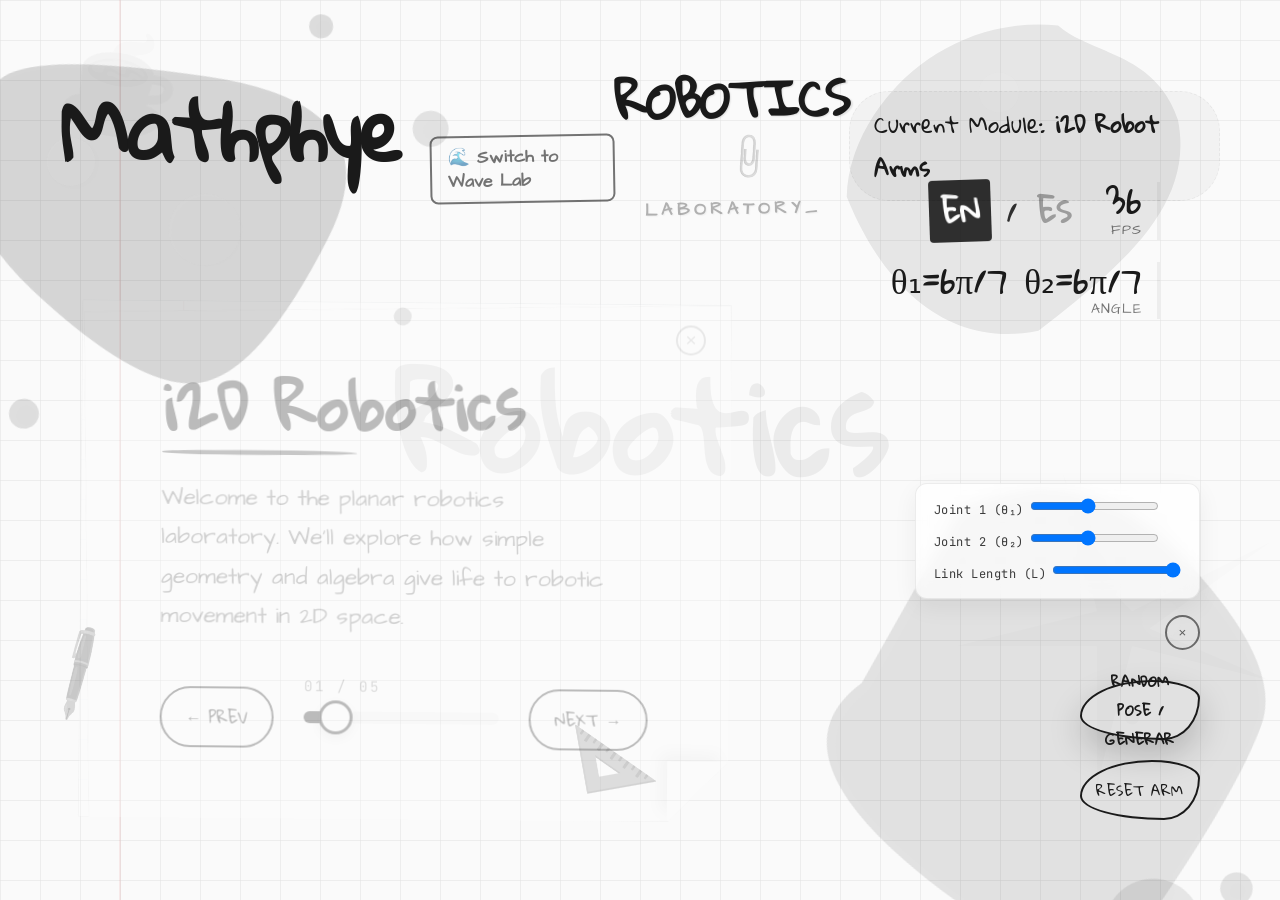
==== robotics.html @ 27df68de "efw" ====
<!DOCTYPE html>
<html lang="en">

<head>
    <meta charset="UTF-8">
    <meta name="viewport" content="width=device-width, initial-scale=1.0">
    <title>Robotics Lab | i2D Robot Arms</title>
    <link rel="stylesheet" href="style.css">
    <link rel="preconnect" href="https://fonts.googleapis.com">
    <link rel="preconnect" href="https://fonts.gstatic.com" crossorigin>
    <link
        href="https://fonts.googleapis.com/css2?family=Architects+Daughter&family=Gloria+Hallelujah&family=JetBrains+Mono:wght@400;700&display=swap"
        rel="stylesheet">
</head>

<body class="fullscreen-app notebook-theme">
    <!-- SVG Notebook Background -->
    <div class="notebook-background">
        <svg width="100%" height="100%">
            <defs>
                <pattern id="dot-grid" width="40" height="40" patternUnits="userSpaceOnUse">
                    <path d="M 40 0 L 0 0 0 40" fill="none" stroke="#e0e0e0" stroke-width="1" />
                </pattern>
            </defs>
            <rect width="100%" height="100%" fill="#fafafa" />
            <rect width="100%" height="100%" fill="url(#dot-grid)" />
            <line x1="120" y1="0" x2="120" y2="100%" stroke="rgba(209, 77, 77, 0.1)" stroke-width="2" />
        </svg>
    </div>
    <!-- Fullscreen Interactive Layer -->
    <canvas id="main-canvas"></canvas>

    <!-- UI Overlay (HUD) -->
    <div id="hud-layer">
        <header class="hud-header">
            <div class="brand-group">
                <div class="brand">Mathphye</div>
                <a href="index.html" class="theme-toggle-btn" style="text-decoration: none; display: inline-block;">🌊 Switch to Wave Lab</a>
            </div>


            <div class="main-title-container">
                <h1 id="app-main-title">ROBOTICS <span class="ink-sub">LABORATORY</span></h1>
            </div>

            <div class="topic-indicator">Current Module: <span id="module-name">i2D Robot Arms</span></div>
        </header>

        <!-- Slide Content -->
        <div id="slide-container" class="glass-ui">
            <button class="card-toggle" title="Minimize">×</button>
            <h2 id="slide-title">Kinematics</h2>
            <p id="slide-text">Exploring the geometry of movement. How joint angles translate to end-effector positions in 2D space.</p>

            <div class="slide-navigation">
                <button id="btn-prev" class="nav-btn">← Prev</button>
                <div class="progress-container">
                    <div id="progress-fill"></div>
                    <span id="slide-count" class="count-overlay">01 / 05</span>
                </div>
                <button id="btn-next" class="nav-btn">Next →</button>
            </div>
        </div>

        <!-- Premium Paywall Overlay -->
        <div id="paywall-overlay" style="display: none;">
            <div class="lock-icon">🔒</div>
            <h2 id="paywall-title">ADVANCED MODULE LOCKED / MÓDULO AVANZADO BLOQUEADO</h2>
            <p id="paywall-text">You've reached the limits of the free observation. Unlock the Full Digital Laboratory to access advanced inverse kinematics, path planning, and trajectory optimization.</p>
            <button id="btn-buy" class="main-action pulse">GET FULL ACCESS / ACCESO COMPLETO — $10</button>
            <p class="paywall-footer">Handmade by Mathphye Lab © 2026</p>
        </div>

        <!-- Live Controls -->
        <div id="controls-panel">
            <div id="robotics-params" class="robotics-param-stack">
                <div class="control-group">
                    <label for="param-freq" id="label-param-j1">Joint 1 (θ₁)</label>
                    <input type="range" id="param-freq" min="0" max="100" value="50">
                </div>
                <div class="control-group">
                    <label for="param-amp" id="label-param-j2">Joint 2 (θ₂)</label>
                    <input type="range" id="param-amp" min="0" max="100" value="70">
                </div>
                <div class="control-group" id="group-link-single">
                    <label for="param-damping" id="label-param-l">Link Length (L)</label>
                    <input type="range" id="param-damping" min="10" max="100" value="50">
                </div>
                <div class="control-group fk-only" id="group-link-l1" style="display: none;">
                    <label for="param-l1" id="label-param-l1">Link L₁</label>
                    <input type="range" id="param-l1" min="10" max="100" value="50">
                </div>
                <div class="control-group fk-only" id="group-link-l2" style="display: none;">
                    <label for="param-l2" id="label-param-l2">Link L₂</label>
                    <input type="range" id="param-l2" min="10" max="100" value="40">
                </div>
            </div>

            <div class="panel-footer experiment-hub">
                <button class="control-toggle" title="Minimize">×</button>
                <button id="btn-random" class="action-btn main-action pulse">RANDOM POSE / GENERAR</button>
                <button id="btn-reset" class="action-btn">Reset</button>
            </div>
        </div>

        <aside class="side-info">
            <div class="stats-row">
                <div class="lang-toggle">
                    <button id="btn-en" class="active">EN</button> /
                    <button id="btn-es">ES</button>
                </div>
                <div class="stat-box">
                    <span class="val" id="fps-val">60</span>
                    <span class="lab">FPS</span>
                </div>
            </div>
            <div class="stat-box">
                <span class="val" id="phase-val">0.00°</span>
                <span class="lab">ANGLE</span>
            </div>
        </aside>

        <!-- Dynamic Decorations -->
        <div class="decorations">
            <div class="ink-spill top-left splash">
                <svg viewBox="0 0 200 200">
                    <path d="M40,50 Q10,80 40,120 T90,160 T140,120 T110,60 T40,50 Z" fill="rgba(0, 0, 0, 0.18)" />
                    <circle cx="60" cy="80" r="8" fill="rgba(255,255,255,0.05)" />
                    <circle cx="100" cy="110" r="12" fill="rgba(255,255,255,0.03)" />
                    <circle cx="150" cy="50" r="4" fill="rgba(0,0,0,0.15)" />
                    <circle cx="180" cy="90" r="6" fill="rgba(0,0,0,0.12)" />
                    <circle cx="160" cy="150" r="3" fill="rgba(0,0,0,0.1)" />
                    <circle cx="30" cy="160" r="5" fill="rgba(0,0,0,0.14)" />
                </svg>
            </div>
            <div class="ink-spill bottom-right splash-bubbles">
                <svg viewBox="0 0 200 200">
                    <path d="M50,50 Q80,20 120,40 T160,80 T150,140 T80,160 T40,110 Z" fill="rgba(0, 0, 0, 0.12)" />
                    <circle cx="150" cy="150" r="15" fill="rgba(0,0,0,0.1)" />
                    <circle cx="130" cy="170" r="8" fill="rgba(0,0,0,0.08)" />
                    <circle cx="170" cy="130" r="5" fill="rgba(0,0,0,0.12)" />
                    <circle cx="120" cy="60" r="6" fill="rgba(255,255,255,0.04)" />
                </svg>
            </div>
            <div class="ink-splat splat-1 bubble-style">
                <svg viewBox="0 0 100 100">
                    <path d="M50,10 C60,15 75,10 85,25 C95,45 80,65 65,85 C45,95 25,85 10,65 C5,45 20,15 50,10 Z"
                        fill="rgba(0,0,0,0.1)" />
                    <circle cx="40" cy="30" r="5" fill="rgba(255,255,255,0.08)" />
                </svg>
            </div>
            <div class="ink-splat splat-3">
                <svg viewBox="0 0 200 200">
                    <path
                        d="M100,100 L120,40 L110,100 L160,80 L110,110 L140,160 L100,120 L60,160 L90,110 L40,80 L90,100 Z"
                        fill="rgba(0,0,0,0.08)" />
                    <circle cx="130" cy="130" r="3" fill="rgba(0,0,0,0.1)" />
                    <circle cx="70" cy="70" r="4" fill="rgba(0,0,0,0.1)" />
                </svg>
            </div>
            <div class="ink-splat splat-2">
                <svg viewBox="0 0 100 100">
                    <path d="M30,20 C50,10 80,20 90,40 C100,60 70,90 40,85 C20,80 10,50 30,20 Z"
                        fill="rgba(26,26,26,0.02)" />
                </svg>
            </div>
            <div class="utensil pen">🖋️</div>
            <div class="utensil clip">📎</div>
            <div class="utensil ruler">📐</div>
            <div class="utensil coffee">☕</div>
        </div>
    </div>

    <button id="restore-slides" class="restore-ui-btn">📖 Restore Notes</button>
    <button id="restore-controls" class="restore-ui-btn">⚙️ Restore Controls</button>

    <script src="robotics.js"></script>
</body>

</html>
---- style.css ----
:root {
    --paper: #ffffff;
    --ink: #1a1a1a;
    --ink-muted: #666666;
    --accent: #111;
    --border: rgba(0, 0, 0, 0.05);
    --font-heading: 'Gloria Hallelujah', cursive;
    --font-body: 'Architects Daughter', cursive;
    --font-mono: 'JetBrains Mono', monospace;
    --transition: all 0.3s ease;
}

* {
    margin: 0;
    padding: 0;
    box-sizing: border-box;
}

body.notebook-theme {
    height: 100vh;
    width: 100vw;
    overflow: hidden;
    background-color: var(--paper);
    color: var(--ink);
    font-family: var(--font-body);
}

.notebook-background {
    position: fixed;
    top: 0;
    left: 0;
    width: 100%;
    height: 100%;
    z-index: 0;
    pointer-events: none;
}

#main-canvas {
    position: fixed;
    top: 0;
    left: 0;
    width: 100%;
    height: 100%;
    z-index: 1;
}

/* HUD Layer */
#hud-layer {
    position: relative;
    z-index: 10;
    width: 100%;
    height: 100%;
    pointer-events: none;
}

#hud-layer * {
    pointer-events: auto;
}

.hud-header {
    padding: 50px 60px;
    /* More padding */
    display: flex;
    justify-content: space-between;
    align-items: center;
    font-family: var(--font-heading);
    position: relative;
    z-index: 100;
    /* Mathphye on top of EVERYTHING */
}

.brand-group {
    display: flex;
    align-items: baseline;
    gap: 30px;
    position: relative;
}

.brand {
    font-size: 5rem;
    font-weight: 900;
    position: relative;
    letter-spacing: -3px;
    line-height: 1;
}

.theme-toggle-btn {
    background: none;
    border: 2px solid var(--ink);
    border-radius: 8px;
    padding: 8px 16px;
    font-family: var(--font-body);
    font-weight: bold;
    color: var(--ink);
    cursor: pointer;
    transition: var(--transition);
    transform: rotate(-1deg);
    font-size: 1.1rem;
    opacity: 0.6;
}

.theme-toggle-btn:hover {
    opacity: 1;
    transform: scale(1.05) rotate(1deg);
    background: var(--ink);
    color: var(--paper);
}



.lang-toggle {
    display: flex;
    font-size: 1.8rem;
    font-family: var(--font-heading);
    gap: 15px;
    opacity: 0.9;
    align-items: center;
    color: var(--ink);
}

.lang-toggle button {
    background: none;
    border: none;
    cursor: pointer;
    font-size: 1.8rem;
    font-family: inherit;
    color: inherit;
    opacity: 0.4;
    transition: 0.2s;
    padding: 0 5px;
    font-weight: 900;
}

.lang-toggle button:hover {
    opacity: 0.7;
    transform: scale(1.1);
}

.lang-toggle button.active {
    opacity: 1;
    color: #fff;
    background: var(--ink);
    padding: 2px 12px;
    border-radius: 4px;
    transform: rotate(-2deg);
}

.topic-indicator {
    font-size: 1.4rem;
    /* Larger module name */
    background: rgba(0, 0, 0, 0.03);
    padding: 10px 24px;
    border-radius: 40px;
    border: 1px dashed var(--border);
}

#module-name {
    font-weight: 700;
    color: var(--ink);
}

/* Main Title - Ink Style */
.main-title-container {
    flex: 1;
    text-align: center;
}

#app-main-title {
    font-family: var(--font-heading);
    font-size: 3rem;
    color: var(--ink);
    letter-spacing: -2px;
    transform: rotate(-1deg);
    text-shadow: 1px 1px 1.5px rgba(0, 0, 0, 0.1);
}

#app-main-title .ink-sub {
    font-family: var(--font-body);
    font-size: 1.1rem;
    color: var(--ink-muted);
    letter-spacing: 4px;
    opacity: 0.5;
    text-transform: uppercase;
}

/* Floating Notes as Physical Pages */
.glass-ui {
    background: #ffffff;
    /* Ruled notebook line background: Horizontal lines + Vertical Margin */
    background-image:
        linear-gradient(to right, rgba(230, 80, 80, 0.15) 1px, transparent 1px),
        repeating-linear-gradient(rgba(255, 255, 255, 0) 0px, rgba(255, 255, 255, 0) 39px, rgba(100, 200, 255, 0.15) 40px);
    background-size: 80px 100%, 100% 40px;
    background-position: 100px 0, 0 0;
    background-repeat: no-repeat, repeat;

    border: 1px solid rgba(0, 0, 0, 0.1);
    /* Stack of pages effect - Deepened and layered */
    box-shadow:
        1px 1px 1px rgba(0, 0, 0, 0.05),
        2px 2px 2px rgba(0, 0, 0, 0.02),
        15px 15px 40px rgba(0, 0, 0, 0.06);
    padding: 70px 60px 70px 140px;
    /* Adjusted padding for the margin line */
    border-radius: 2px;
    transform: rotate(0.5deg);
    transition: var(--transition);
    position: relative;
    /* Corner Cut for fold realism */
    clip-path: polygon(0% 0%, 100% 0%, 100% calc(100% - 60px), calc(100% - 60px) 100%, 0% 100%);
}

/* Background Sheet stack effect */
.glass-ui::before {
    content: '';
    position: absolute;
    top: 5px;
    left: 5px;
    right: -5px;
    bottom: -5px;
    background: #fff;
    border: 1px solid rgba(0, 0, 0, 0.08);
    z-index: -1;
    transform: rotate(-1deg);
    box-shadow: 2px 2px 5px rgba(0, 0, 0, 0.03);
    clip-path: polygon(0% 0%, 100% 0%, 100% calc(100% - 60px), calc(100% - 60px) 100%, 0% 100%);
}

.glass-ui::after {
    content: '';
    position: absolute;
    bottom: 0;
    right: 0;
    width: 60px;
    height: 60px;
    /* Realistic corner fold: darker underside, subtle highlight on top */
    background: linear-gradient(135deg, transparent 50%, #f9f9f9 50%, #e0e0e0 70%, #ffffff 100%);
    box-shadow: -8px -8px 15px rgba(0, 0, 0, 0.1);
    z-index: 10;
}

.page-turn {
    animation: flipPage 0.6s cubic-bezier(0.15, 0.85, 0.5, 1);
}

@keyframes flipPage {
    0% {
        transform: rotate(0.5deg) translateX(0);
        opacity: 1;
    }

    30% {
        transform: rotate(-5deg) translateX(-20px) skewY(2deg);
        opacity: 0.8;
    }

    100% {
        transform: rotate(0.5deg) translateX(0);
        opacity: 1;
    }
}

#slide-container {
    position: absolute;
    bottom: 80px;
    left: 80px;
    width: 650px;
    padding: 70px 80px !important;
    transition: var(--transition);
}

/* Premium Paywall Style */
#paywall-overlay {
    position: absolute;
    bottom: 80px;
    left: 80px;
    width: 650px;
    padding: 100px 80px;
    background: #1a1a1a;
    color: #ffffff;
    border-radius: 4px;
    z-index: 2000;
    text-align: center;
    box-shadow: 0 40px 100px rgba(0,0,0,0.5);
    display: none; /* Controlled by JS */
    flex-direction: column;
    align-items: center;
    gap: 30px;
}

#paywall-overlay .lock-icon {
    font-size: 5rem;
    margin-bottom: 20px;
    filter: drop-shadow(0 0 20px rgba(255,255,255,0.3));
}

#paywall-title {
    font-family: var(--font-heading);
    font-size: 2.5rem;
    line-height: 1.2;
    color: #fff;
    margin: 0;
}

#paywall-text {
    font-family: var(--font-body);
    font-size: 1.2rem;
    line-height: 1.6;
    color: rgba(255,255,255,0.7);
    max-width: 80%;
}

#btn-buy {
    background: #fff;
    color: #000;
    width: 100%;
    max-width: 400px;
    border-radius: 50px;
}

.paywall-footer {
    font-size: 0.8rem;
    opacity: 0.4;
    letter-spacing: 2px;
}

#slide-number {
    font-family: var(--font-heading);
    color: var(--accent);
}

#slide-title {
    font-family: var(--font-heading);
    font-size: 3.8rem;
    color: var(--ink);
    margin-bottom: 25px;
    line-height: 1.1;
    transform: rotate(-0.5deg);
    display: block;
    position: relative;
}

#slide-title::after {
    content: '';
    position: absolute;
    bottom: -15px;
    left: 0;
    width: 40%;
    height: 5px;
    background: var(--ink);
    opacity: 0.8;
    border-radius: 20% 80% 30% 70%;
}

#slide-text {
    font-family: var(--font-body);
    font-size: 1.45rem;
    line-height: 1.7;
    color: var(--ink-muted);
    margin-top: 40px;
    max-width: 92%;
}

.slide-navigation {
    display: flex;
    align-items: center;
    gap: 30px;
    margin-top: 50px;
    position: relative;
    z-index: 1000;
}

.nav-btn {
    background: none;
    border: 2px solid var(--ink);
    padding: 12px 24px;
    border-radius: 40px;
    font-family: var(--font-heading);
    font-size: 1rem;
    color: var(--ink);
    cursor: pointer;
    transition: all 0.3s ease;
    text-transform: uppercase;
}

.nav-btn:hover {
    background: var(--ink);
    color: var(--paper);
    transform: scale(1.05);
}

.progress-container {
    flex: 1;
    height: 12px;
    background: rgba(0, 0, 0, 0.05);
    border-radius: 10px;
    position: relative;
    display: flex;
    align-items: center;
    justify-content: center;
    overflow: visible !important;
}

#progress-fill {
    height: 100%;
    background: var(--ink);
    border-radius: 10px;
    transition: width 0.8s cubic-bezier(0.15, 0.85, 0.5, 1);
    position: absolute;
    left: 0;
    top: 0;
}

/* Mechanical slider head */
#progress-fill::after {
    content: '';
    position: absolute;
    right: -10px;
    top: 50%;
    transform: translateY(-50%);
    width: 28px;
    height: 28px;
    background: var(--paper);
    border: 3.5px solid var(--ink);
    border-radius: 50%;
    box-shadow: 0 4px 12px rgba(0, 0, 0, 0.12);
}

.count-overlay {
    position: absolute;
    top: -35px;
    left: 0;
    font-family: var(--font-mono);
    font-size: 0.9rem;
    letter-spacing: 2px;
    opacity: 0.5;
    text-transform: uppercase;
    z-index: 10;
}

/* Floating Control Hub (No Card) */
#controls-panel {
    position: absolute;
    bottom: 80px;
    right: 80px;
    width: auto;
    z-index: 1000;
}

.robotics-param-stack {
    display: flex;
    flex-direction: column;
    gap: 10px;
    margin-bottom: 16px;
    min-width: 220px;
    padding: 14px 18px;
    background: rgba(255, 255, 255, 0.72);
    border: 1px solid rgba(26, 26, 26, 0.08);
    border-radius: 12px;
    box-shadow: 0 8px 24px rgba(0, 0, 0, 0.06);
    backdrop-filter: blur(8px);
}

.robotics-param-stack .control-group label {
    font-family: var(--font-mono);
    font-size: 0.75rem;
    letter-spacing: 0.04em;
    opacity: 0.85;
}

.experiment-hub {
    display: flex;
    flex-direction: column;
    align-items: flex-end;
    /* Right-align blobs */
    gap: 20px;
    padding: 0;
}

/* Base "Ink Drop" Shape Stylings */
.main-action,
.action-btn {
    appearance: none;
    -webkit-appearance: none;
    border: none;
    outline: none;
    cursor: pointer;
    font-family: var(--font-heading);
    letter-spacing: 0.5px;
    transition: all 0.5s cubic-bezier(0.175, 0.885, 0.32, 1.275);
    display: flex;
    align-items: center;
    justify-content: center;
    text-align: center;
}

.main-action {
    background: var(--ink);
    color: var(--paper);
    font-size: 1.2rem;
    font-weight: 800;
    width: 280px;
    height: 100px;
    padding: 0 40px;
    /* Irregular Ink Drop Shape */
    border-radius: 40% 60% 70% 30% / 40% 40% 60% 60%;
    box-shadow: 0 15px 35px rgba(0, 0, 0, 0.2);
}

.action-btn {
    background: transparent;
    border: 2px solid var(--ink);
    color: var(--ink);
    font-size: 0.9rem;
    width: 120px;
    height: 60px;
    border-radius: 60% 40% 30% 70% / 60% 30% 70% 40%;
}

.main-action:hover {
    border-radius: 50% 50% 50% 50% / 50% 50% 50% 50%;
    transform: scale(1.05) rotate(2deg);
    box-shadow: 0 20px 45px rgba(0, 0, 0, 0.3);
}

.action-btn:hover {
    background: var(--ink);
    color: var(--paper);
    border-radius: 50%;
}

/* Liquid Animation for the Main Ink Blob */
@keyframes liquid-drift {
    0% {
        border-radius: 40% 60% 70% 30% / 40% 40% 60% 60%;
    }

    50% {
        border-radius: 50% 50% 30% 70% / 50% 70% 30% 50%;
    }

    100% {
        border-radius: 40% 60% 70% 30% / 40% 40% 60% 60%;
    }
}

.pulse {
    animation: liquid-drift 4s infinite ease-in-out;
}

body.blueprint-mode .main-action {
    background: #ffffff;
    color: #002244;
}

body.blueprint-mode .action-btn {
    border-color: #ffffff;
    color: #ffffff;
}

body.blueprint-mode .action-btn:hover {
    background: #ffffff;
    color: #002244;
}

/* Stats Panel (Side Notes) */
.side-info {
    position: absolute;
    right: 120px;
    top: 180px;
    display: flex;
    flex-direction: column;
    gap: 20px;
    z-index: 20;
    align-items: flex-end;
    /* Align all boxes to the right */
}

.stats-row {
    display: flex;
    align-items: center;
    gap: 30px;
}

.stat-box {
    text-align: right;
    border-right: 3px solid var(--border);
    padding-right: 15px;
}

.stat-box .val {
    font-family: var(--font-heading);
    font-size: 2.2rem;
    display: block;
    line-height: 1;
}

.stat-box .lab {
    font-family: var(--font-body);
    font-size: 0.9rem;
    letter-spacing: 1px;
    opacity: 0.6;
    text-transform: uppercase;
}

@media (max-width: 1000px) {
    #slide-container {
        left: 40px;
        width: calc(100% - 80px);
    }

    #controls-panel {
        right: 40px;
        width: calc(100% - 80px);
    }

    .side-info {
        display: none;
    }
}

/* Decorative Elements (Stains & Utensils) */
.decorations,
.decorations * {
    pointer-events: none !important;
    /* Ensure they NEVER capture clicks */
}

.decorations {
    position: fixed;
    top: 0;
    left: 0;
    width: 100%;
    height: 100%;
    z-index: 1;
    /* Low z-index to stay below UI */
    opacity: 0.8;
    /* Higher overall visibility for stains */
}

.ink-spill {
    position: absolute;
    pointer-events: none;
    z-index: 1;
    filter: drop-shadow(2px 2px 5px rgba(0, 0, 0, 0.05));
}

.top-left {
    top: -100px;
    left: -100px;
    width: 600px;
    transform: rotate(-10deg);
}

.bottom-right {
    bottom: -150px;
    right: -100px;
    width: 650px;
    transform: rotate(20deg);
}

.ink-splat {
    position: absolute;
    transform: rotate(15deg);
}

.splat-1 {
    top: -20px;
    right: 5%;
    width: 400px;
}

.splat-2 {
    bottom: 5%;
    left: 20%;
    width: 300px;
    opacity: 0.1;
}

.splat-3 {
    top: 40%;
    right: -100px;
    width: 500px;
    transform: rotate(45deg);
    opacity: 0.15;
}

.utensil {
    position: absolute;
    font-size: 4rem;
    filter: sepia(100%) saturate(0%) brightness(50%) opacity(0.3);
    /* Pencil sketch look */
}

.pen {
    top: 70%;
    left: 40px;
    transform: rotate(-30deg);
}

.clip {
    top: 15%;
    right: 40%;
    transform: rotate(45deg);
    font-size: 2rem;
}

.ruler {
    bottom: 100px;
    left: 45%;
    transform: rotate(-10deg);
}

.coffee {
    top: 5%;
    left: 80px;
    transform: scale(1.5) rotate(10deg);
    opacity: 0.2;
}

/* --- GHOST MODE & CINEMA MODE (Option 4) --- */

/* Individual Card Ghosting */
.glass-ui,
.hud-header,
.side-info,
.decorations,
.utensil {
    transition: opacity 1.2s cubic-bezier(0.15, 0.85, 0.5, 1),
        filter 1.2s ease,
        transform 0.3s ease,
        box-shadow 0.3s ease;
}

.glass-ui:not(:hover) {
    opacity: 0.28;
    filter: grayscale(0.5) blur(0.2px);
    transition-delay: 1.5s;
    box-shadow: 2px 2px 10px rgba(0, 0, 0, 0.02);
}

.glass-ui:hover {
    opacity: 1;
    filter: grayscale(0) blur(0);
    transition-delay: 0s;
    box-shadow: 15px 15px 50px rgba(0, 0, 0, 0.1);
}

/* Global Idle Fade (Cinema Mode) */
body.user-idle .hud-header,
body.user-idle .side-info,
body.user-idle .decorations,
body.user-idle .utensil {
    opacity: 0.05;
    pointer-events: none;
}

body.user-idle .glass-ui:not(:hover) {
    opacity: 0.08;
    transition-delay: 0s;
}

/* --- UI TOGGLE / MINIMIZE --- */
.card-toggle {
    position: absolute;
    top: 20px;
    right: 25px;
    width: 30px;
    height: 30px;
    background: none;
    border: 2px solid var(--ink);
    border-radius: 50%;
    cursor: pointer;
    font-size: 1.2rem;
    display: flex;
    align-items: center;
    justify-content: center;
    color: var(--ink);
    opacity: 0.3;
    transition: all 0.3s ease;
    z-index: 100;
}

.card-toggle:hover {
    opacity: 1;
    background: var(--ink);
    color: var(--paper);
    transform: rotate(90deg) scale(1.1);
}

#slide-container, #controls-panel {
    transition: transform 1.2s cubic-bezier(0.15, 0.85, 0.5, 1), opacity 1.2s ease, filter 1.2s ease !important;
}

body.minimized #slide-container {
    transform: translate(-90%, 90%) rotate(-15deg) scale(0.2);
    opacity: 0 !important;
    pointer-events: none;
    visibility: hidden;
}

body.minimized-controls #controls-panel {
    transform: translate(90%, 90%) rotate(15deg) scale(0.2);
    opacity: 0 !important;
    pointer-events: none;
    visibility: hidden;
}

/* Restore buttons - Ink Drops */
.restore-ui-btn {
    position: fixed;
    bottom: 30px;
    padding: 15px 35px;
    background: var(--ink);
    color: var(--paper);
    border: none;
    border-radius: 40% 60% 70% 30% / 40% 40% 60% 60%;
    font-family: var(--font-heading);
    cursor: pointer;
    z-index: 2000;
    box-shadow: 0 10px 20px rgba(0,0,0,0.2);
    display: none;
    pointer-events: auto;
}

.restore-ui-btn:hover {
    transform: translateY(-5px) scale(1.05);
    border-radius: 50%;
}

#restore-slides { left: 40px; }
#restore-controls { right: 40px; }

body.minimized #restore-slides { display: block; }
body.minimized-controls #restore-controls { display: block; }

.control-toggle {
    background: none;
    border: 2px solid var(--ink);
    border-radius: 50%;
    width: 35px;
    height: 35px;
    display: flex;
    align-items: center;
    justify-content: center;
    cursor: pointer;
    opacity: 0.6;
    margin-bottom: 10px;
    transition: all 0.3s ease;
}

.control-toggle:hover {
    opacity: 1;
    background: var(--ink);
    color: #fff;
}


/* --- EDITABLE FORMULA --- */
.formula-box {
    margin-top: 30px;
    padding: 20px;
    background: rgba(0, 0, 0, 0.02);
    border: 1px dashed var(--ink-muted);
    border-radius: 8px;
    font-family: var(--font-mono);
    font-size: 1.8rem;
    display: flex;
    align-items: center;
    gap: 10px;
    color: var(--ink);
    transform: rotate(0.5deg);
}

.math-input {
    background: none;
    border: none;
    border-bottom: 2px solid var(--ink);
    color: var(--ink);
    font-family: inherit;
    font-size: inherit;
    width: 80px;
    text-align: center;
    outline: none;
    transition: all 0.3s ease;
}

.math-input:focus {
    border-bottom-color: #d22828;
    background: rgba(210, 40, 40, 0.05);
}

.math-label {
    font-family: var(--font-heading);
    font-weight: bold;
    font-size: 2.22rem;
}
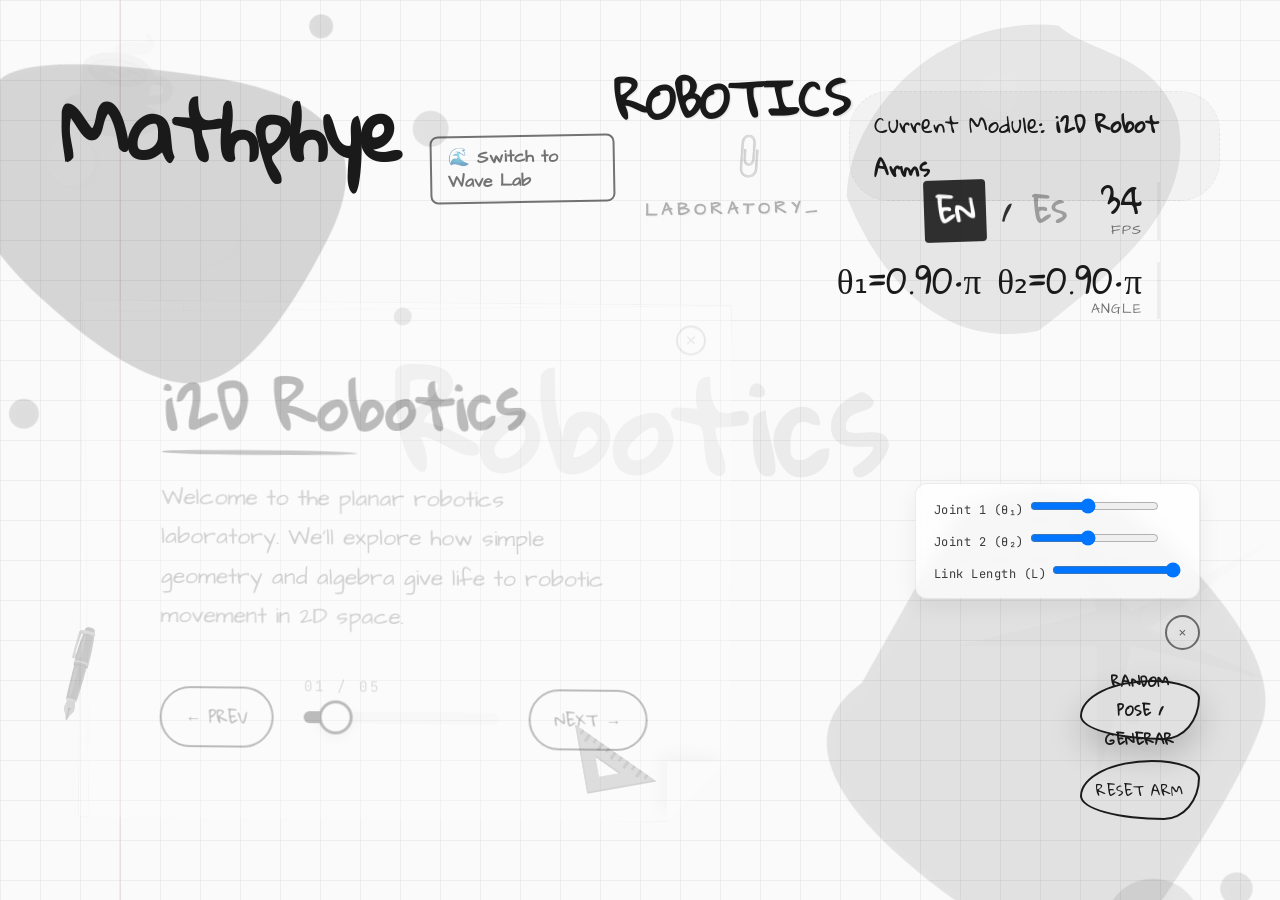
==== commit 2af3c424: "bn" ====
--- a/robotics.html
+++ b/robotics.html
@@ -88,11 +88,17 @@
                 </div>
                 <div class="control-group fk-only" id="group-link-l1" style="display: none;">
                     <label for="param-l1" id="label-param-l1">Link L₁</label>
-                    <input type="range" id="param-l1" min="10" max="100" value="50">
+                    <div class="link-l-row">
+                        <input type="range" id="param-l1" min="10" max="100" value="50">
+                        <input type="number" id="param-l1-num" class="link-length-num" min="80" max="350" step="1" inputmode="numeric" title="Longitud en px / Length (px)" aria-label="L1 length px">
+                    </div>
                 </div>
                 <div class="control-group fk-only" id="group-link-l2" style="display: none;">
                     <label for="param-l2" id="label-param-l2">Link L₂</label>
-                    <input type="range" id="param-l2" min="10" max="100" value="40">
+                    <div class="link-l-row">
+                        <input type="range" id="param-l2" min="10" max="100" value="40">
+                        <input type="number" id="param-l2-num" class="link-length-num" min="80" max="350" step="1" inputmode="numeric" title="Longitud en px / Length (px)" aria-label="L2 length px">
+                    </div>
                 </div>
             </div>
 
--- a/style.css
+++ b/style.css
@@ -468,6 +468,28 @@
     opacity: 0.85;
 }
 
+.robotics-param-stack .link-l-row {
+    display: flex;
+    align-items: center;
+    gap: 10px;
+}
+
+.robotics-param-stack .link-l-row input[type="range"] {
+    flex: 1;
+    min-width: 0;
+}
+
+.robotics-param-stack .link-length-num {
+    width: 4.25rem;
+    flex-shrink: 0;
+    padding: 6px 8px;
+    font-family: var(--font-mono);
+    font-size: 0.8rem;
+    border: 1px solid rgba(26, 26, 26, 0.15);
+    border-radius: 8px;
+    background: rgba(255, 255, 255, 0.9);
+}
+
 .experiment-hub {
     display: flex;
     flex-direction: column;
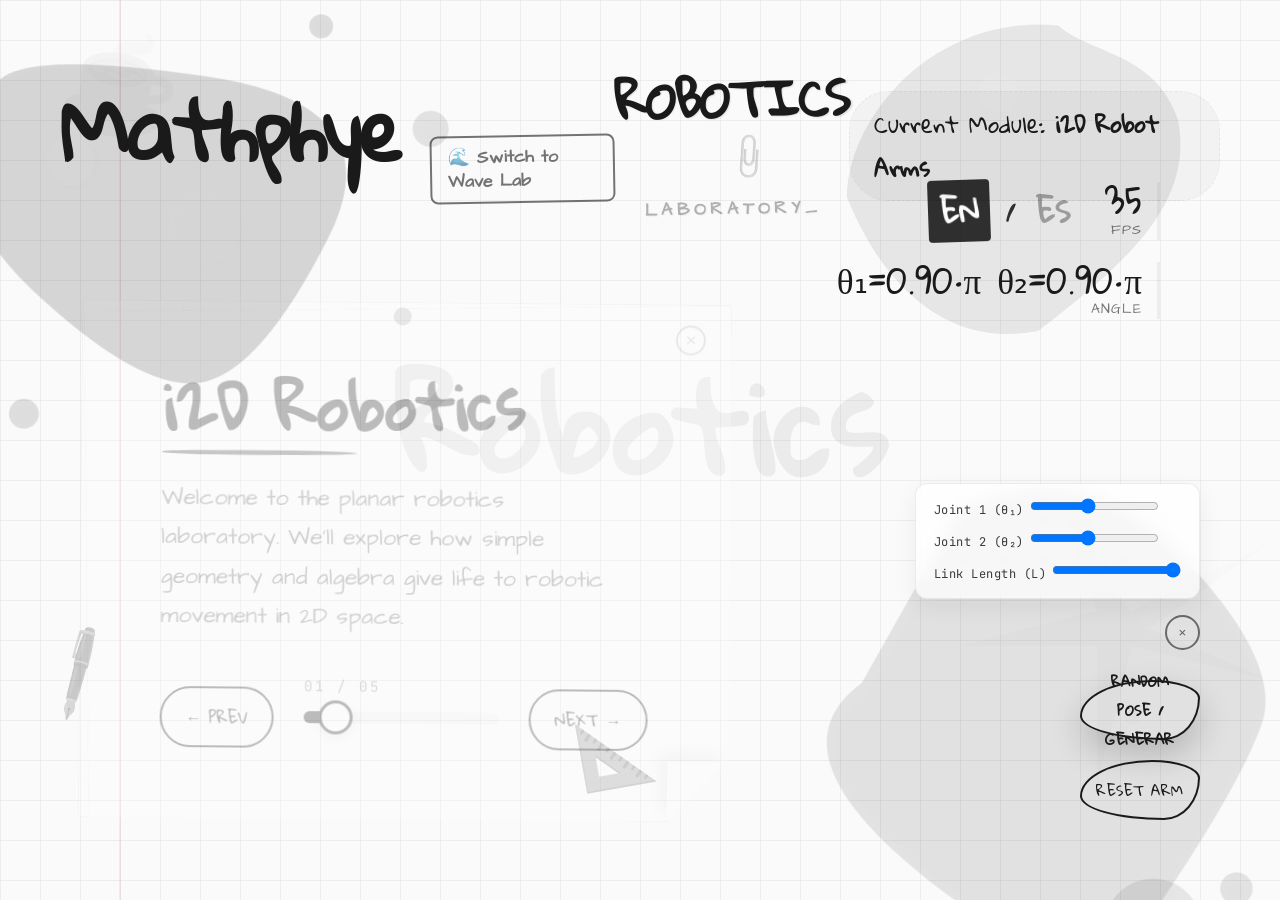
==== commit ca8c8f0b: "fewf" ====
--- a/robotics.html
+++ b/robotics.html
@@ -180,6 +180,7 @@
     <button id="restore-slides" class="restore-ui-btn">📖 Restore Notes</button>
     <button id="restore-controls" class="restore-ui-btn">⚙️ Restore Controls</button>
 
+    <script src="checkout-config.js"></script>
     <script src="robotics.js"></script>
 </body>
 
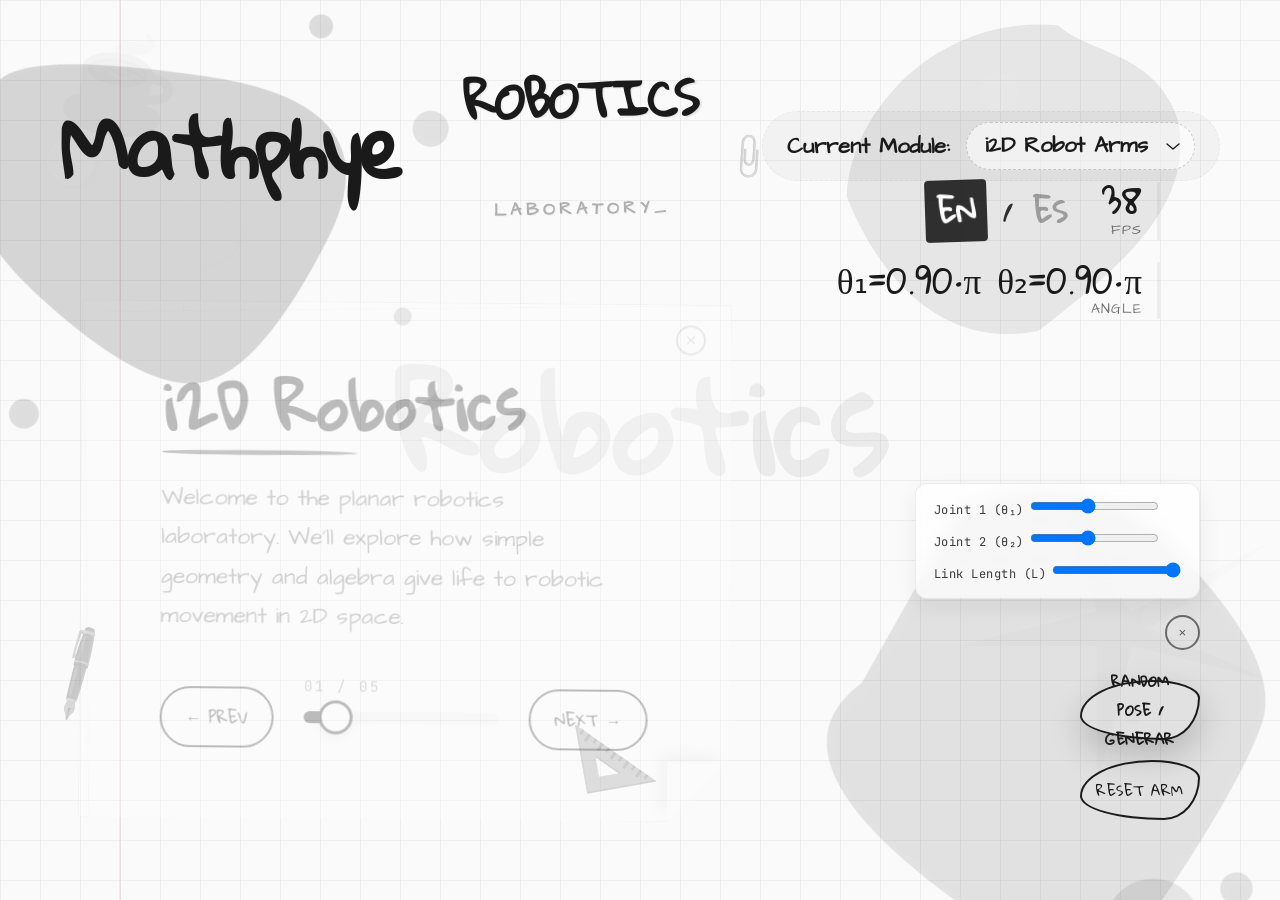
==== commit 2f5e129b: "gregerg" ====
--- a/robotics.html
+++ b/robotics.html
@@ -35,7 +35,6 @@
         <header class="hud-header">
             <div class="brand-group">
                 <div class="brand">Mathphye</div>
-                <a href="index.html" class="theme-toggle-btn" style="text-decoration: none; display: inline-block;">🌊 Switch to Wave Lab</a>
             </div>
 
 
@@ -43,7 +42,13 @@
                 <h1 id="app-main-title">ROBOTICS <span class="ink-sub">LABORATORY</span></h1>
             </div>
 
-            <div class="topic-indicator">Current Module: <span id="module-name">i2D Robot Arms</span></div>
+            <div class="topic-indicator topic-indicator--picker">
+                <label for="module-picker" class="topic-indicator-label" id="module-picker-label">Current Module:</label>
+                <select id="module-picker" class="module-picker-select" aria-label="Switch laboratory module">
+                    <option value="index.html">Wave Mechanics</option>
+                    <option value="robotics.html" selected>i2D Robot Arms</option>
+                </select>
+            </div>
         </header>
 
         <!-- Slide Content -->
@@ -64,10 +69,11 @@
 
         <!-- Premium Paywall Overlay -->
         <div id="paywall-overlay" style="display: none;">
+            <button type="button" id="paywall-close" class="paywall-close" aria-label="Cerrar / Close">×</button>
             <div class="lock-icon">🔒</div>
             <h2 id="paywall-title">ADVANCED MODULE LOCKED / MÓDULO AVANZADO BLOQUEADO</h2>
             <p id="paywall-text">You've reached the limits of the free observation. Unlock the Full Digital Laboratory to access advanced inverse kinematics, path planning, and trajectory optimization.</p>
-            <button id="btn-buy" class="main-action pulse">GET FULL ACCESS / ACCESO COMPLETO — $10</button>
+            <button id="btn-buy" class="main-action pulse">GET FULL ACCESS / ACCESO COMPLETO — $2.99</button>
             <p class="paywall-footer">Handmade by Mathphye Lab © 2026</p>
         </div>
 
--- a/style.css
+++ b/style.css
@@ -154,9 +154,49 @@
     border: 1px dashed var(--border);
 }
 
-#module-name {
+.topic-indicator--picker {
+    display: inline-flex;
+    align-items: center;
+    flex-wrap: wrap;
+    gap: 10px 16px;
+}
+
+.topic-indicator-label {
+    font-family: var(--font-body);
     font-weight: 700;
     color: var(--ink);
+    margin: 0;
+    cursor: pointer;
+    font-size: 1.4rem;
+}
+
+.module-picker-select {
+    font-family: var(--font-body);
+    font-size: 1.4rem;
+    font-weight: 700;
+    color: var(--ink);
+    line-height: 1.3;
+    background-color: rgba(255, 255, 255, 0.55);
+    border: 1px dashed rgba(26, 26, 26, 0.2);
+    border-radius: 28px;
+    padding: 8px 40px 8px 18px;
+    cursor: pointer;
+    appearance: none;
+    -webkit-appearance: none;
+    background-image: url("data:image/svg+xml,%3Csvg xmlns='http://www.w3.org/2000/svg' width='14' height='9' viewBox='0 0 14 9' fill='none'%3E%3Cpath d='M1 2l6 5 6-5' stroke='%231a1a1a' stroke-width='1.4' stroke-linecap='round' stroke-linejoin='round'/%3E%3C/svg%3E");
+    background-repeat: no-repeat;
+    background-position: right 14px center;
+    transition: var(--transition);
+}
+
+.module-picker-select:hover {
+    background-color: rgba(255, 255, 255, 0.85);
+    border-color: rgba(26, 26, 26, 0.35);
+}
+
+.module-picker-select:focus {
+    outline: 2px solid rgba(26, 26, 26, 0.25);
+    outline-offset: 2px;
 }
 
 /* Main Title - Ink Style */
@@ -288,6 +328,31 @@
     gap: 30px;
 }
 
+.paywall-close {
+    position: absolute;
+    top: 14px;
+    right: 14px;
+    width: 42px;
+    height: 42px;
+    border: none;
+    border-radius: 50%;
+    background: rgba(255, 255, 255, 0.1);
+    color: #fff;
+    font-size: 1.6rem;
+    line-height: 1;
+    cursor: pointer;
+    z-index: 2;
+    display: flex;
+    align-items: center;
+    justify-content: center;
+    padding: 0;
+    font-family: var(--font-mono);
+}
+
+.paywall-close:hover {
+    background: rgba(255, 255, 255, 0.22);
+}
+
 #paywall-overlay .lock-icon {
     font-size: 5rem;
     margin-bottom: 20px;
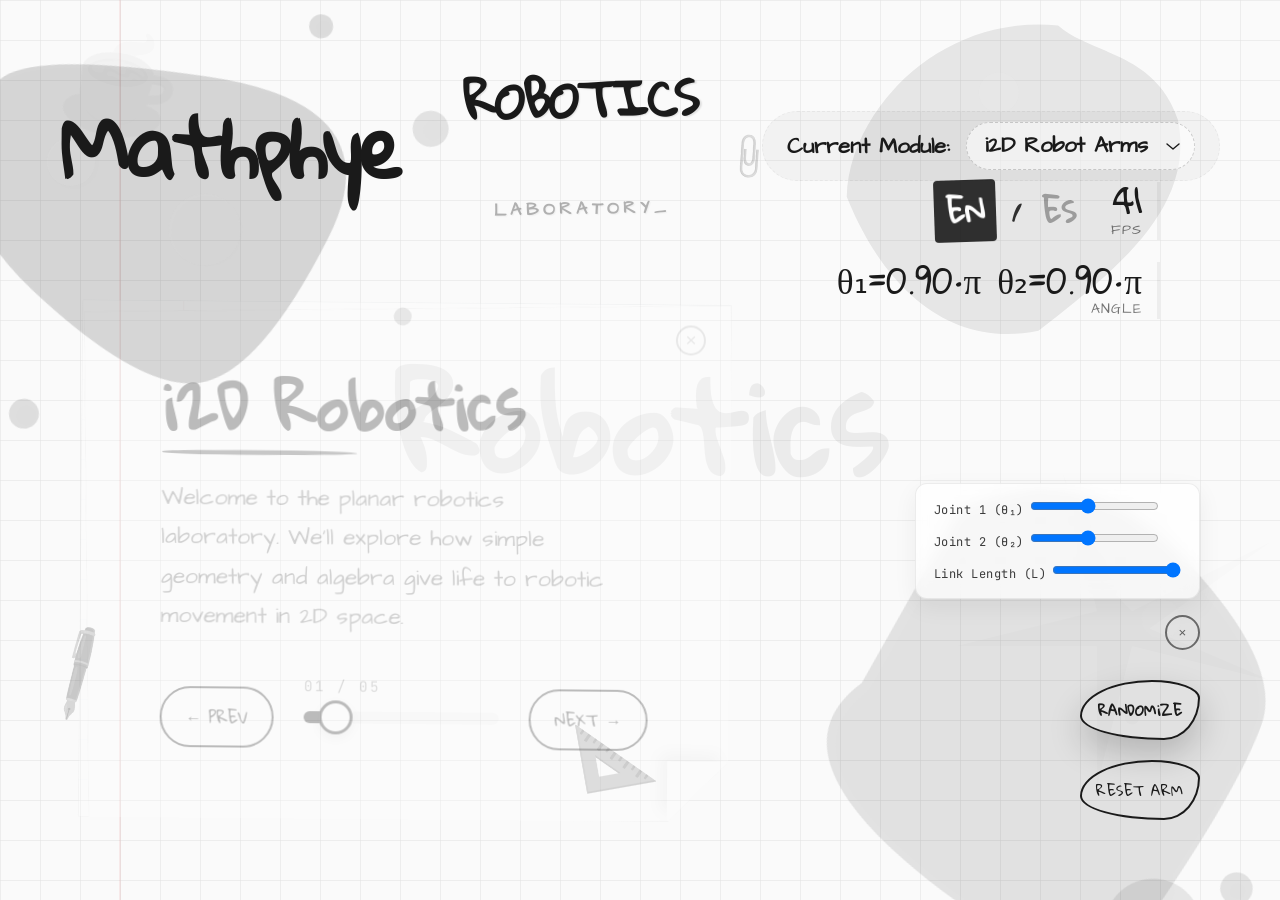
==== commit 75dffa91: "done" ====
--- a/robotics.html
+++ b/robotics.html
@@ -34,7 +34,7 @@
     <div id="hud-layer">
         <header class="hud-header">
             <div class="brand-group">
-                <div class="brand">Mathphye</div>
+                <a href="index.html" class="hub-back-link" title="All labs">Mathphye</a>
             </div>
 
 
@@ -45,8 +45,9 @@
             <div class="topic-indicator topic-indicator--picker">
                 <label for="module-picker" class="topic-indicator-label" id="module-picker-label">Current Module:</label>
                 <select id="module-picker" class="module-picker-select" aria-label="Switch laboratory module">
-                    <option value="index.html">Wave Mechanics</option>
+                    <option value="waves.html">Wave Mechanics</option>
                     <option value="robotics.html" selected>i2D Robot Arms</option>
+                    <option value="index.html">Others</option>
                 </select>
             </div>
         </header>
@@ -67,14 +68,20 @@
             </div>
         </div>
 
-        <!-- Premium Paywall Overlay -->
-        <div id="paywall-overlay" style="display: none;">
-            <button type="button" id="paywall-close" class="paywall-close" aria-label="Cerrar / Close">×</button>
-            <div class="lock-icon">🔒</div>
-            <h2 id="paywall-title">ADVANCED MODULE LOCKED / MÓDULO AVANZADO BLOQUEADO</h2>
-            <p id="paywall-text">You've reached the limits of the free observation. Unlock the Full Digital Laboratory to access advanced inverse kinematics, path planning, and trajectory optimization.</p>
-            <button id="btn-buy" class="main-action pulse">GET FULL ACCESS / ACCESO COMPLETO — $2.99</button>
-            <p class="paywall-footer">Handmade by Mathphye Lab © 2026</p>
+        <!-- Premium hint (compact, non-blocking) -->
+        <div id="paywall-overlay" class="paywall-compact" style="display: none;" role="dialog" aria-labelledby="paywall-title" aria-describedby="paywall-text">
+            <div class="paywall-compact__row">
+                <span class="paywall-compact__icon" aria-hidden="true">🔒</span>
+                <div class="paywall-compact__copy">
+                    <p id="paywall-title" class="paywall-compact__title">Premium slide</p>
+                    <p id="paywall-text" class="paywall-compact__desc">*Donation* To build advanced robotics topics in the full lab. Optional unlock — $2.99.</p>
+                </div>
+                <div class="paywall-compact__actions">
+                    <button type="button" id="btn-buy" class="paywall-unlock-btn">Unlock</button>
+                    <button type="button" id="paywall-close" class="paywall-dismiss" aria-label="Close">×</button>
+                </div>
+            </div>
+            <p class="paywall-compact__foot">Mathphye Lab</p>
         </div>
 
         <!-- Live Controls -->
@@ -110,7 +117,7 @@
 
             <div class="panel-footer experiment-hub">
                 <button class="control-toggle" title="Minimize">×</button>
-                <button id="btn-random" class="action-btn main-action pulse">RANDOM POSE / GENERAR</button>
+                <button id="btn-random" class="action-btn main-action pulse">RANDOMiZE</button>
                 <button id="btn-reset" class="action-btn">Reset</button>
             </div>
         </div>
--- a/style.css
+++ b/style.css
@@ -23,6 +23,130 @@
     background-color: var(--paper);
     color: var(--ink);
     font-family: var(--font-body);
+}
+
+/* Landing: index → waves / robotics */
+body.hub-page {
+    min-height: 100vh;
+    height: auto;
+    width: 100%;
+    overflow-x: hidden;
+    overflow-y: auto;
+    background-color: var(--paper);
+    color: var(--ink);
+    font-family: var(--font-body);
+}
+
+.hub-content {
+    position: relative;
+    z-index: 1;
+    max-width: 920px;
+    margin: 0 auto;
+    padding: 72px 28px 100px;
+}
+
+.hub-header {
+    text-align: center;
+    margin-bottom: 56px;
+}
+
+.hub-eyebrow {
+    font-family: var(--font-mono);
+    font-size: 0.75rem;
+    letter-spacing: 0.2em;
+    text-transform: uppercase;
+    opacity: 0.45;
+    margin-bottom: 12px;
+}
+
+.hub-title {
+    font-family: var(--font-heading);
+    font-size: clamp(3.2rem, 10vw, 5.5rem);
+    font-weight: 900;
+    letter-spacing: -2px;
+    line-height: 1;
+    color: var(--ink);
+    transform: rotate(-1deg);
+    text-shadow: 1px 1px 1.5px rgba(0, 0, 0, 0.08);
+}
+
+.hub-subtitle {
+    font-family: var(--font-body);
+    font-size: 1.35rem;
+    margin-top: 18px;
+    opacity: 0.72;
+}
+
+.hub-labs {
+    display: grid;
+    grid-template-columns: repeat(auto-fit, minmax(260px, 1fr));
+    gap: 28px;
+}
+
+.hub-lab-card {
+    display: flex;
+    flex-direction: column;
+    align-items: flex-start;
+    gap: 12px;
+    padding: 32px 28px;
+    background: rgba(255, 255, 255, 0.72);
+    border: 1px dashed rgba(26, 26, 26, 0.18);
+    border-radius: 8px;
+    box-shadow: 0 12px 40px rgba(0, 0, 0, 0.06);
+    text-decoration: none;
+    color: var(--ink);
+    transition: var(--transition);
+}
+
+.hub-lab-card:hover {
+    transform: translateY(-4px) rotate(-0.5deg);
+    border-color: rgba(26, 26, 26, 0.35);
+    box-shadow: 0 20px 50px rgba(0, 0, 0, 0.1);
+}
+
+.hub-lab-icon {
+    font-size: 2.2rem;
+    line-height: 1;
+}
+
+.hub-lab-name {
+    font-family: var(--font-heading);
+    font-size: 1.75rem;
+    font-weight: 700;
+    margin: 0;
+}
+
+.hub-lab-desc {
+    font-family: var(--font-body);
+    font-size: 1.05rem;
+    line-height: 1.5;
+    opacity: 0.78;
+    margin: 0;
+    flex: 1;
+}
+
+.hub-lab-cta {
+    font-family: var(--font-mono);
+    font-size: 0.8rem;
+    letter-spacing: 0.06em;
+    opacity: 0.55;
+    margin-top: 8px;
+}
+
+a.hub-back-link {
+    font-size: 5rem;
+    font-weight: 900;
+    position: relative;
+    letter-spacing: -3px;
+    line-height: 1;
+    color: var(--ink);
+    text-decoration: none;
+    font-family: var(--font-heading);
+    transition: opacity 0.2s ease;
+}
+
+a.hub-back-link:hover {
+    opacity: 0.72;
 }
 
 .notebook-background {
@@ -309,84 +433,152 @@
     transition: var(--transition);
 }
 
-/* Premium Paywall Style */
-#paywall-overlay {
-    position: absolute;
-    bottom: 80px;
-    left: 80px;
-    width: 650px;
-    padding: 100px 80px;
-    background: #1a1a1a;
-    color: #ffffff;
-    border-radius: 4px;
-    z-index: 2000;
-    text-align: center;
-    box-shadow: 0 40px 100px rgba(0,0,0,0.5);
-    display: none; /* Controlled by JS */
+/* Premium hint — small floating card, does not cover the slide */
+#paywall-overlay.paywall-compact {
+    position: fixed;
+    bottom: 24px;
+    right: 24px;
+    left: auto;
+    width: auto;
+    max-width: min(380px, calc(100vw - 32px));
+    padding: 12px 14px 10px;
+    margin: 0;
+    background: rgba(255, 255, 255, 0.94);
+    color: var(--ink);
+    border-radius: 14px;
+    border: 1px solid rgba(26, 26, 26, 0.1);
+    z-index: 2500;
+    text-align: left;
+    box-shadow: 0 10px 40px rgba(0, 0, 0, 0.1), 0 1px 0 rgba(255, 255, 255, 0.8) inset;
+    backdrop-filter: blur(12px);
+    display: none;
     flex-direction: column;
-    align-items: center;
-    gap: 30px;
-}
-
-.paywall-close {
-    position: absolute;
-    top: 14px;
-    right: 14px;
-    width: 42px;
-    height: 42px;
+    align-items: stretch;
+    gap: 8px;
+    pointer-events: auto;
+}
+
+.paywall-compact__row {
+    display: flex;
+    align-items: flex-start;
+    gap: 10px;
+}
+
+.paywall-compact__icon {
+    font-size: 1.15rem;
+    line-height: 1.4;
+    opacity: 0.85;
+    flex-shrink: 0;
+}
+
+.paywall-compact__copy {
+    flex: 1;
+    min-width: 0;
+}
+
+#paywall-title.paywall-compact__title,
+.paywall-compact__title {
+    font-family: var(--font-body);
+    font-size: 0.95rem;
+    font-weight: 700;
+    line-height: 1.25;
+    color: var(--ink);
+    margin: 0 0 4px 0;
+}
+
+#paywall-text.paywall-compact__desc,
+.paywall-compact__desc {
+    font-family: var(--font-body);
+    font-size: 0.82rem;
+    line-height: 1.45;
+    color: var(--ink-muted);
+    margin: 0;
+}
+
+.paywall-compact__actions {
+    display: flex;
+    flex-direction: column;
+    align-items: flex-end;
+    gap: 6px;
+    flex-shrink: 0;
+}
+
+.paywall-unlock-btn {
+    appearance: none;
+    -webkit-appearance: none;
     border: none;
-    border-radius: 50%;
-    background: rgba(255, 255, 255, 0.1);
-    color: #fff;
-    font-size: 1.6rem;
+    background: var(--ink);
+    color: var(--paper);
+    font-family: var(--font-mono);
+    font-size: 0.72rem;
+    font-weight: 700;
+    letter-spacing: 0.06em;
+    text-transform: uppercase;
+    padding: 8px 14px;
+    border-radius: 8px;
+    cursor: pointer;
+    transition: transform 0.15s ease, box-shadow 0.15s ease;
+    white-space: nowrap;
+}
+
+.paywall-unlock-btn:hover {
+    transform: translateY(-1px);
+    box-shadow: 0 4px 12px rgba(0, 0, 0, 0.15);
+}
+
+.paywall-dismiss {
+    width: 28px;
+    height: 28px;
+    border: none;
+    border-radius: 8px;
+    background: rgba(26, 26, 26, 0.06);
+    color: var(--ink);
+    font-size: 1.1rem;
     line-height: 1;
     cursor: pointer;
-    z-index: 2;
     display: flex;
     align-items: center;
     justify-content: center;
     padding: 0;
     font-family: var(--font-mono);
-}
-
-.paywall-close:hover {
-    background: rgba(255, 255, 255, 0.22);
-}
-
-#paywall-overlay .lock-icon {
-    font-size: 5rem;
-    margin-bottom: 20px;
-    filter: drop-shadow(0 0 20px rgba(255,255,255,0.3));
-}
-
-#paywall-title {
-    font-family: var(--font-heading);
-    font-size: 2.5rem;
-    line-height: 1.2;
-    color: #fff;
+    opacity: 0.55;
+    transition: opacity 0.15s ease, background 0.15s ease;
+}
+
+.paywall-dismiss:hover {
+    opacity: 1;
+    background: rgba(26, 26, 26, 0.1);
+}
+
+.paywall-compact__foot {
+    font-family: var(--font-mono);
+    font-size: 0.62rem;
+    letter-spacing: 0.12em;
+    text-transform: uppercase;
+    opacity: 0.35;
     margin: 0;
-}
-
-#paywall-text {
-    font-family: var(--font-body);
-    font-size: 1.2rem;
-    line-height: 1.6;
-    color: rgba(255,255,255,0.7);
-    max-width: 80%;
-}
-
-#btn-buy {
-    background: #fff;
-    color: #000;
-    width: 100%;
-    max-width: 400px;
-    border-radius: 50px;
-}
-
-.paywall-footer {
-    font-size: 0.8rem;
-    opacity: 0.4;
-    letter-spacing: 2px;
+    padding-top: 2px;
+    border-top: 1px solid rgba(26, 26, 26, 0.06);
+}
+
+@media (max-width: 520px) {
+    #paywall-overlay.paywall-compact {
+        right: 12px;
+        bottom: 12px;
+        left: 12px;
+        max-width: none;
+    }
+
+    .paywall-compact__row {
+        flex-wrap: wrap;
+    }
+
+    .paywall-compact__actions {
+        flex-direction: row;
+        width: 100%;
+        justify-content: space-between;
+        align-items: center;
+    }
 }
 
 #slide-number {
